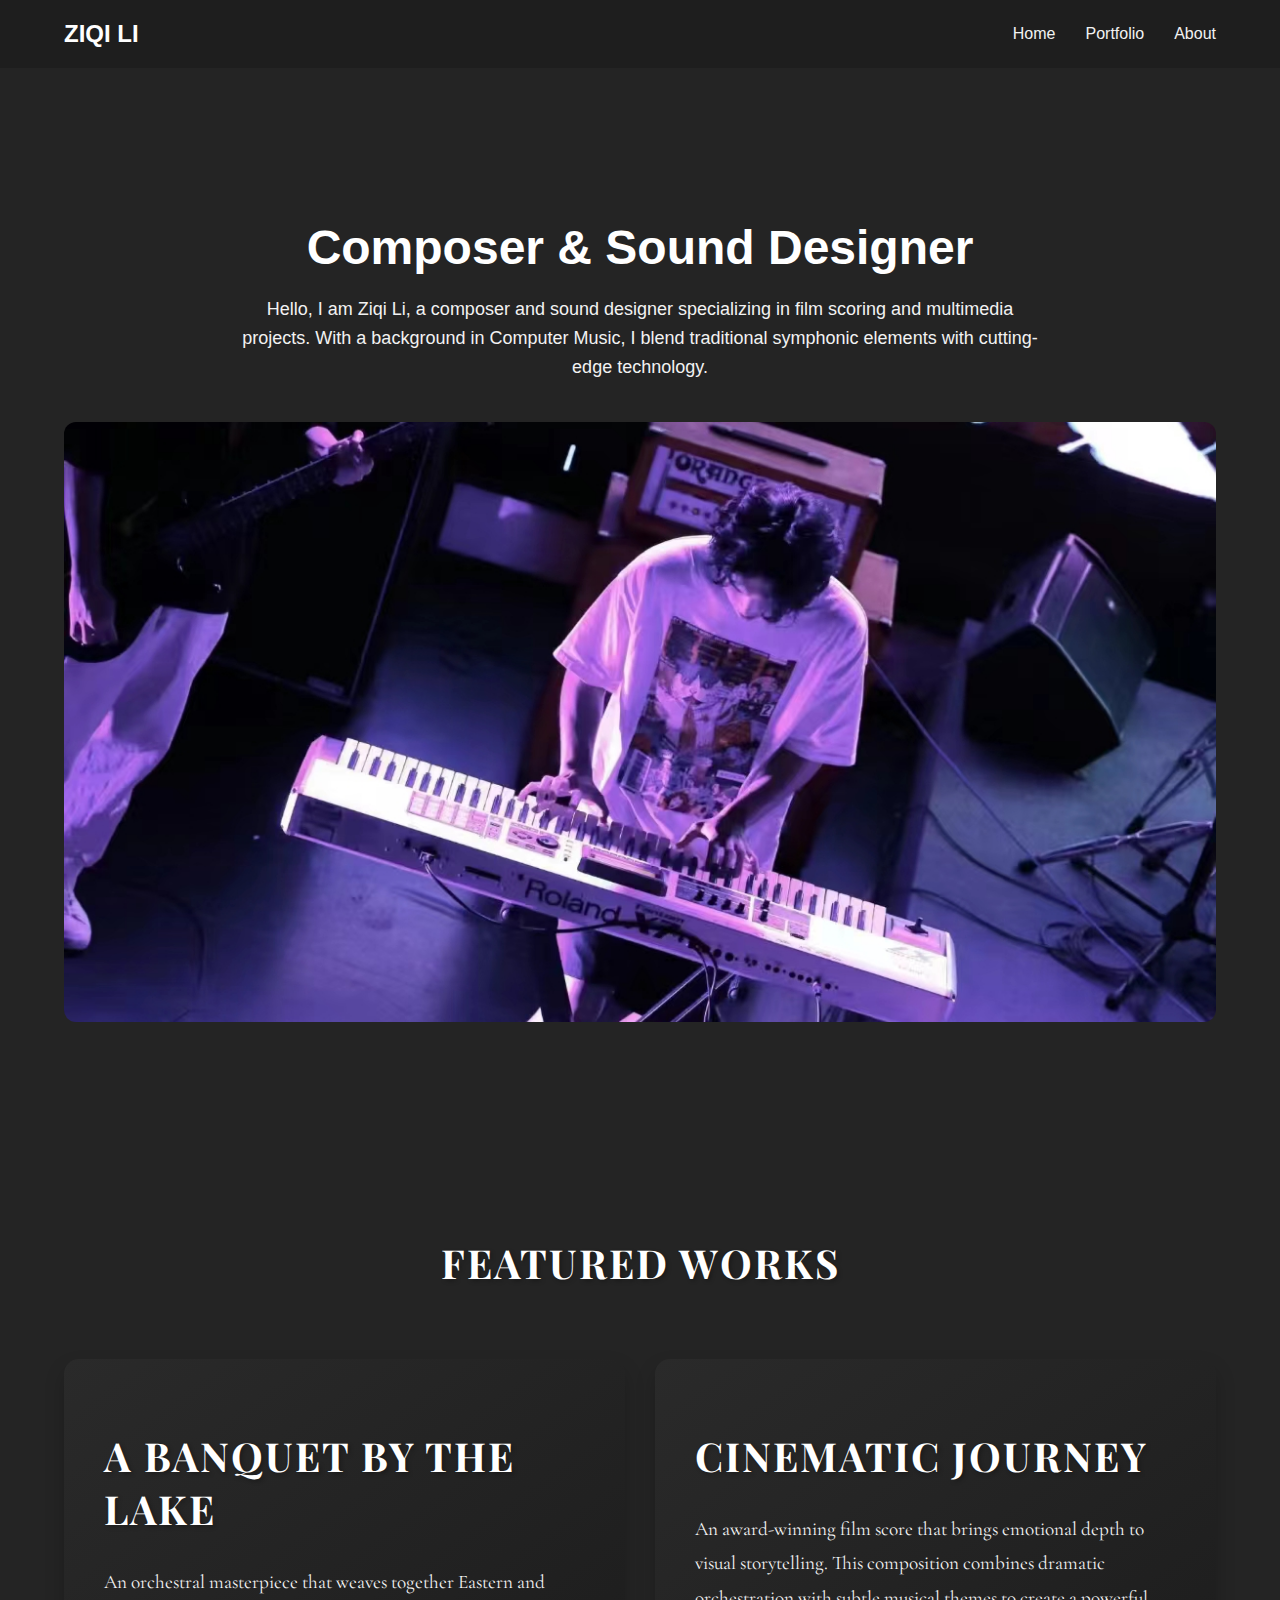
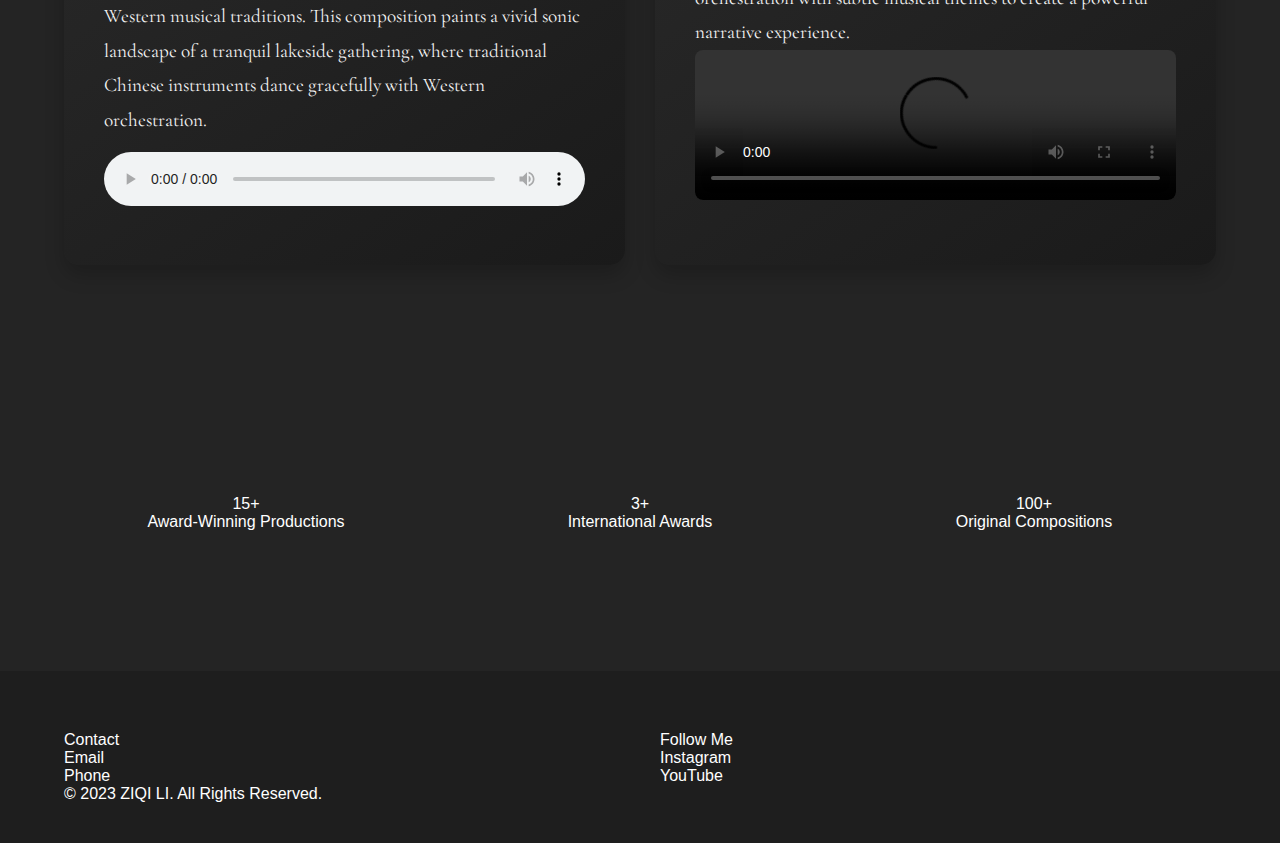
==== index.html @ 6b4714d3 "Add files via upload" ====
<!DOCTYPE html>
<html>
    <head>
        <meta charset="utf-8" />
        <meta name="viewport" content="width=device-width, initial-scale=1.0">
        <link rel="stylesheet" type="text/css" href="css/style.css" />
        <link href="https://fonts.googleapis.com/css2?family=Playfair+Display:wght@400;700&family=Cormorant+Garamond:wght@400;600&display=swap" rel="stylesheet">

        <title>Ziqi Li - Composer & Sound Designer</title>
    </head>
    
  <body style="margin: 0; background: #242424">
    <div class="desktop-1200 screen">
      <!-- 导航栏 -->
      <div class="navbar">
        <div class="navbar-1 navbar-3">
          <div class="logo">ZIQI LI</div>
          <div class="navbar-2 navbar-3">
            <a href="index.html" class="tab"><div class="t_menu0 inter-semi-bold-concrete-14px">Home</div></a>
            <a href="portfolio.html" class="tab"><div class="t_menu0 inter-semi-bold-concrete-14px">Portfolio</div></a>
            <a href="about.html" class="tab"><div class="t_menu0 inter-semi-bold-concrete-14px">About</div></a>
          </div>
        </div>
      </div>

      <!-- Hero Section -->
      <div class="hero">
        <div class="container-3 container-11">
          <div class="text-2 text-4">
            <h1 class="t_title-2 valign-text-middle t_title-4">Composer & Sound Designer</h1>
            <p class="t_subtitle valign-text-middle">
              Hello, I am Ziqi Li, a composer and sound designer specializing in film scoring and multimedia projects. With a background in Computer Music, I blend traditional symphonic elements with cutting-edge technology.
            </p>
          </div>
          <div class="hero-image">
            <img src="img/1.jpg" alt="Hero Image" style="width: 100%; height: auto;">
          </div>
        </div>
      </div>

      <div class="features">
        <div class="text-3 text-4">
            <h2 class="feature-title">Featured Works</h2>
        </div>
        <div class="container-4 container-11">
            <!-- Audio Preview -->
            <div class="container">
                <div class="text">
                    <h3 class="feature-title">A Banquet by the Lake</h3>
                    <p class="feature-description">
                        An orchestral masterpiece that weaves together Eastern and Western musical traditions. This composition paints a vivid sonic landscape of a tranquil lakeside gathering, where traditional Chinese instruments dance gracefully with Western orchestration.
                    </p>
                    <audio controls class="audio-player">
                        <source src="audio/A banquet by the lake.wav" type="audio/wav">
                    </audio>
                </div>
            </div>
            
            <!-- Video Preview -->
            <div class="container">
                <div class="text">
                    <h3 class="feature-title">Cinematic Journey</h3>
                    <p class="feature-description">
                        An award-winning film score that brings emotional depth to visual storytelling. This composition combines dramatic orchestration with subtle musical themes to create a powerful narrative experience.
                    </p>
                    <video controls width="100%">
                        <source src="videos/WeChat_20241210173145.mp4" type="video/mp4">
                    </video>
                </div>
            </div>
        </div>
    </div>
    

      <!-- Stats Section -->
      <div class="stats">
        <div class="row">
          <div class="row-item row-4">
            <div class="x55-million valign-text-middle inter-bold-white-36px">15+</div>
            <div class="t_description_of_number_in_million valign-text-middle">
              Award-Winning Productions
            </div>
          </div>
          <div class="row-item row-4">
            <div class="address valign-text-middle inter-bold-white-36px">3+</div>
            <div class="t_description_of_number_in_billion valign-text-middle">
              International Awards
            </div>
          </div>
          <div class="row-item row-4">
            <div class="percent valign-text-middle inter-bold-white-36px">100+</div>
            <div class="t_description_of_number_in_persent valign-text-middle">
              Original Compositions
            </div>
          </div>
        </div>
      </div>

      <!-- Footer -->
      <div class="footer">
        <div class="footer-1">
          <div class="cols">
            <div class="item">
              <div class="t_features inter-semi-bold-nobel-16px">Contact</div>
              <div class="_item0 inter-medium-white-16px">Email</div>
              <div class="_item0 inter-medium-white-16px">Phone</div>
            </div>
            <div class="item">
              <div class="t_social inter-semi-bold-nobel-16px">Follow Me</div>
              <div class="_item0 inter-medium-white-16px">Instagram</div>
              <div class="_item0 inter-medium-white-16px">YouTube</div>
            </div>
          </div>
          <div class="container-2 container-11">
            <div class="t_copyright valign-text-middle">© 2023 ZIQI LI. All Rights Reserved.</div>
          </div>
        </div>
      </div>
    </div>
  </body>
</html>
---- css/style.css ----
/* 基础样式 */
:root {
    --shark: #242424;
    --eerie-black: #1E1E1E;
    --white: #FFFFFF;
    --concrete: #F2F2F2;
    --scarlet: #FF2D55;
    --font-family-inter: 'Inter', sans-serif;
  }
  
  body {
    margin: 0;
    background: var(--shark);
    font-family: var(--font-family-inter);
    color: var(--white);
  }
  
  /* 主容器 */
  .desktop-1200 {
    width: 100%;
    display: flex;
    flex-direction: column;
    gap: 60px;
  }
  
  /* 导航栏 */
  .navbar {
    width: 100%;
    background: var(--eerie-black);
    padding: 20px 0;
  }
  
  .navbar-1 {
    width: 90%;
    max-width: 1440px;
    margin: 0 auto;
    display: flex;
    justify-content: space-between;
    align-items: center;
  }
  
  .logo {
    font-size: 24px;
    font-weight: 700;
    color: var(--white);
  }
  
  .navbar-2 {
    display: flex;
    gap: 30px;
  }
  
  .tab {
    text-decoration: none;
    color: var(--concrete);
    font-size: 16px;
  }
  
  /* Hero区域 */
  .hero {
    width: 100%;
    padding: 60px 0;
  }
  
  .container-3 {
    width: 90%;
    max-width: 1440px;
    margin: 0 auto;
    text-align: center;
  }
  
  .text-2 {
    max-width: 800px;
    margin: 0 auto;
  }
  
  .t_title-2 {
    font-size: 48px;
    margin-bottom: 20px;
  }
  
  .t_subtitle {
    font-size: 18px;
    line-height: 1.6;
    color: var(--concrete);
  }
  
  .hero-image {
    margin-top: 40px;
  }
  
  .hero-image img {
    width: 100%;
    max-height: 600px;
    object-fit: cover;
    border-radius: 12px;
  }
  
  /* 特性区域 */
  .features {
    padding: 60px 0;
    width: 90%;
    max-width: 1440px;
    margin: 0 auto;
  }
  
  .text-3 {
    text-align: center;
    margin-bottom: 40px;
  }
  
  .t_tagline {
    color: var(--scarlet);
    font-size: 18px;
    margin-bottom: 10px;
  }
  
  .container-4 {
    display: grid;
    grid-template-columns: repeat(auto-fit, minmax(300px, 1fr));
    gap: 30px;
  }
  
  .container {
    background: var(--eerie-black);
    padding: 30px;
    border-radius: 12px;
  }
  
  /* 音频播放器 */
  audio {
    width: 100%;
    margin: 15px 0;
  }
  
  /* 视频播放器 */
  video {
    width: 100%;
    border-radius: 8px;
  }
  
  /* 统计区域 */
  .stats {
    width: 90%;
    max-width: 1440px;
    margin: 0 auto;
    padding: 60px 0;
  }
  
  .row {
    display: grid;
    grid-template-columns: repeat(auto-fit, minmax(250px, 1fr));
    gap: 30px;
    text-align: center;
  }
  
  .row-item {
    padding: 20px;
  }
  
  /* 页脚 */
  .footer {
    background: var(--eerie-black);
    padding: 60px 0 40px;
  }
  
  .footer-1 {
    width: 90%;
    max-width: 1440px;
    margin: 0 auto;
  }
  
  .cols {
    display: grid;
    grid-template-columns: repeat(auto-fit, minmax(200px, 1fr));
    gap: 40px;
  }
  
  /* 响应式设计 */
  @media (max-width: 768px) {
    .t_title-2 {
      font-size: 36px;
    }
    
    .container-4 {
      grid-template-columns: 1fr;
    }
    
    .navbar-1 {
      flex-direction: column;
      gap: 20px;
    }
  }
  
  @media (max-width: 480px) {
    .stats .row {
      grid-template-columns: 1fr;
    }
    
    .t_title-2 {
      font-size: 28px;
    }
  }
  



  /* 添加新的标题样式 */
.feature-title {
    font-size: 2.5rem;
    font-family: 'Playfair Display', serif; /* 更艺术的字体 */
    color: var(--white);
    margin: 30px 0;
    text-transform: uppercase;
    letter-spacing: 2px;
    text-shadow: 2px 2px 4px rgba(0,0,0,0.3);
}

.feature-description {
    font-size: 1.2rem;
    line-height: 1.8;
    color: var(--concrete);
    font-family: 'Cormorant Garamond', serif;
    margin: 20px 0;
    max-width: 800px;
    margin: 0 auto;
}

/* 作品容器样式优化 */
.container {
    padding: 40px;
    background: linear-gradient(145deg, #2a2a2a, #1a1a1a);
    border-radius: 15px;
    margin: 30px 0;
    box-shadow: 0 10px 20px rgba(0,0,0,0.2);
}
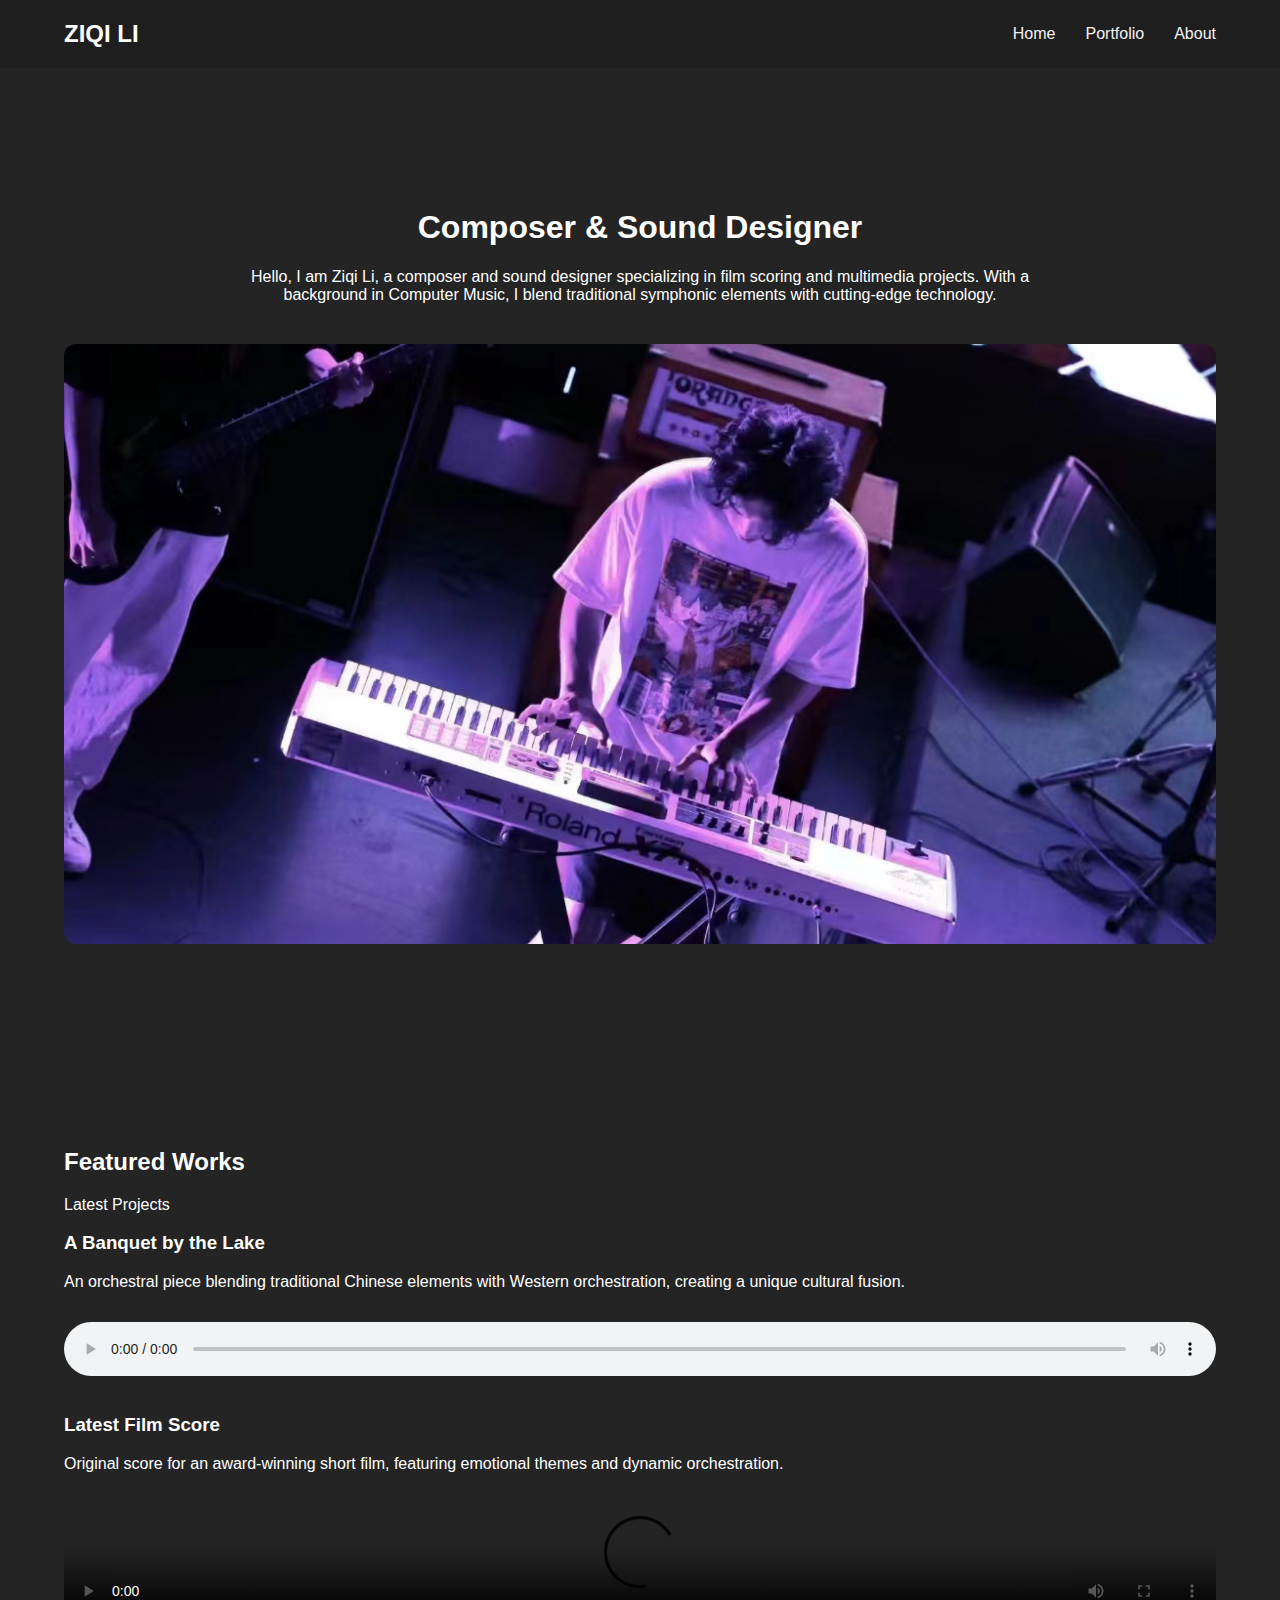
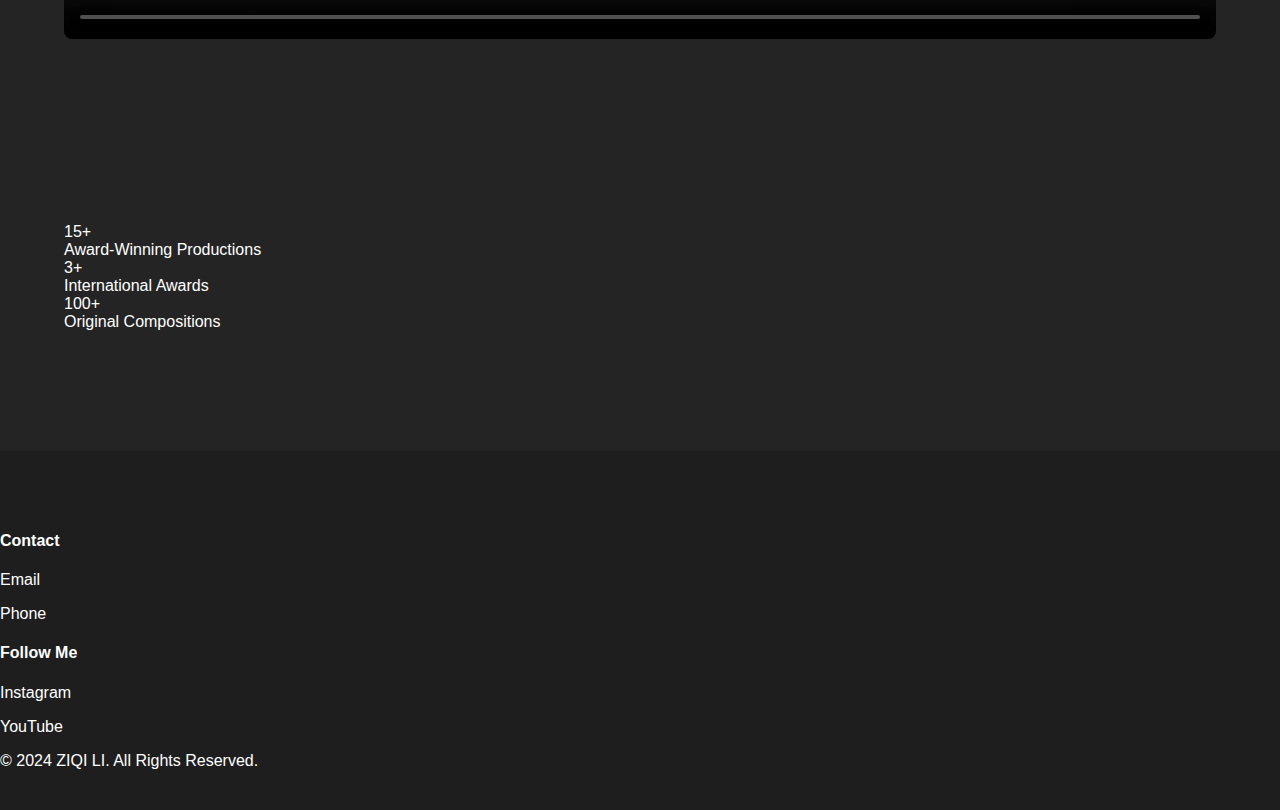
==== commit 1e282d71: "Add files via upload" ====
--- a/index.html
+++ b/index.html
@@ -1,118 +1,106 @@
 <!DOCTYPE html>
 <html>
-    <head>
-        <meta charset="utf-8" />
-        <meta name="viewport" content="width=device-width, initial-scale=1.0">
-        <link rel="stylesheet" type="text/css" href="css/style.css" />
-        <link href="https://fonts.googleapis.com/css2?family=Playfair+Display:wght@400;700&family=Cormorant+Garamond:wght@400;600&display=swap" rel="stylesheet">
-
-        <title>Ziqi Li - Composer & Sound Designer</title>
-    </head>
-    
-  <body style="margin: 0; background: #242424">
-    <div class="desktop-1200 screen">
+  <head>
+    <meta charset="utf-8" />
+    <meta name="viewport" content="width=device-width, initial-scale=1.0">
+    <link rel="stylesheet" type="text/css" href="css/style.css" />
+    <title>Ziqi Li - Composer & Sound Designer</title>
+  </head>
+  <body>
+    <div class="desktop-1200">
       <!-- 导航栏 -->
       <div class="navbar">
-        <div class="navbar-1 navbar-3">
+        <div class="navbar-1">
           <div class="logo">ZIQI LI</div>
-          <div class="navbar-2 navbar-3">
-            <a href="index.html" class="tab"><div class="t_menu0 inter-semi-bold-concrete-14px">Home</div></a>
-            <a href="portfolio.html" class="tab"><div class="t_menu0 inter-semi-bold-concrete-14px">Portfolio</div></a>
-            <a href="about.html" class="tab"><div class="t_menu0 inter-semi-bold-concrete-14px">About</div></a>
+          <div class="navbar-2">
+            <a href="index.html" class="tab">Home</a>
+            <a href="portfolio.html" class="tab">Portfolio</a>
+            <a href="about.html" class="tab">About</a>
           </div>
         </div>
       </div>
 
       <!-- Hero Section -->
       <div class="hero">
-        <div class="container-3 container-11">
-          <div class="text-2 text-4">
-            <h1 class="t_title-2 valign-text-middle t_title-4">Composer & Sound Designer</h1>
-            <p class="t_subtitle valign-text-middle">
+        <div class="container-3">
+          <div class="text-2">
+            <h1 class="title">Composer & Sound Designer</h1>
+            <p class="subtitle">
               Hello, I am Ziqi Li, a composer and sound designer specializing in film scoring and multimedia projects. With a background in Computer Music, I blend traditional symphonic elements with cutting-edge technology.
             </p>
           </div>
           <div class="hero-image">
-            <img src="img/1.jpg" alt="Hero Image" style="width: 100%; height: auto;">
+            <img src="img/1.jpg" alt="Hero Image">
           </div>
         </div>
       </div>
 
+      <!-- Featured Works -->
       <div class="features">
-        <div class="text-3 text-4">
-            <h2 class="feature-title">Featured Works</h2>
+        <div class="section-header">
+          <h2 class="section-title">Featured Works</h2>
+          <p class="section-subtitle">Latest Projects</p>
         </div>
-        <div class="container-4 container-11">
-            <!-- Audio Preview -->
-            <div class="container">
-                <div class="text">
-                    <h3 class="feature-title">A Banquet by the Lake</h3>
-                    <p class="feature-description">
-                        An orchestral masterpiece that weaves together Eastern and Western musical traditions. This composition paints a vivid sonic landscape of a tranquil lakeside gathering, where traditional Chinese instruments dance gracefully with Western orchestration.
-                    </p>
-                    <audio controls class="audio-player">
-                        <source src="audio/A banquet by the lake.wav" type="audio/wav">
-                    </audio>
-                </div>
+        <div class="works-container">
+          <!-- Audio Work -->
+          <div class="work-item">
+            <h3 class="work-title">A Banquet by the Lake</h3>
+            <p class="work-description">
+              An orchestral piece blending traditional Chinese elements with Western orchestration, creating a unique cultural fusion.
+            </p>
+            <audio controls class="audio-player">
+              <source src="audio/banquet_lake.wav" type="audio/wav">
+            </audio>
+          </div>
+          
+          <!-- Video Work -->
+          <div class="work-item">
+            <h3 class="work-title">Latest Film Score</h3>
+            <p class="work-description">
+              Original score for an award-winning short film, featuring emotional themes and dynamic orchestration.
+            </p>
+            <div class="video-container">
+              <video controls poster="img/video_thumbnail.jpg">
+                <source src="videos/film_score.mp4" type="video/mp4">
+              </video>
             </div>
-            
-            <!-- Video Preview -->
-            <div class="container">
-                <div class="text">
-                    <h3 class="feature-title">Cinematic Journey</h3>
-                    <p class="feature-description">
-                        An award-winning film score that brings emotional depth to visual storytelling. This composition combines dramatic orchestration with subtle musical themes to create a powerful narrative experience.
-                    </p>
-                    <video controls width="100%">
-                        <source src="videos/WeChat_20241210173145.mp4" type="video/mp4">
-                    </video>
-                </div>
-            </div>
+          </div>
         </div>
-    </div>
-    
+      </div>
 
       <!-- Stats Section -->
       <div class="stats">
-        <div class="row">
-          <div class="row-item row-4">
-            <div class="x55-million valign-text-middle inter-bold-white-36px">15+</div>
-            <div class="t_description_of_number_in_million valign-text-middle">
-              Award-Winning Productions
-            </div>
+        <div class="stats-container">
+          <div class="stat-item">
+            <div class="stat-number">15+</div>
+            <div class="stat-description">Award-Winning Productions</div>
           </div>
-          <div class="row-item row-4">
-            <div class="address valign-text-middle inter-bold-white-36px">3+</div>
-            <div class="t_description_of_number_in_billion valign-text-middle">
-              International Awards
-            </div>
+          <div class="stat-item">
+            <div class="stat-number">3+</div>
+            <div class="stat-description">International Awards</div>
           </div>
-          <div class="row-item row-4">
-            <div class="percent valign-text-middle inter-bold-white-36px">100+</div>
-            <div class="t_description_of_number_in_persent valign-text-middle">
-              Original Compositions
-            </div>
+          <div class="stat-item">
+            <div class="stat-number">100+</div>
+            <div class="stat-description">Original Compositions</div>
           </div>
         </div>
       </div>
 
       <!-- Footer -->
       <div class="footer">
-        <div class="footer-1">
-          <div class="cols">
-            <div class="item">
-              <div class="t_features inter-semi-bold-nobel-16px">Contact</div>
-              <div class="_item0 inter-medium-white-16px">Email</div>
-              <div class="_item0 inter-medium-white-16px">Phone</div>
-            </div>
-            <div class="item">
-              <div class="t_social inter-semi-bold-nobel-16px">Follow Me</div>
-              <div class="_item0 inter-medium-white-16px">Instagram</div>
-              <div class="_item0 inter-medium-white-16px">YouTube</div>
-            </div>
+        <div class="footer-content">
+          <div class="footer-section">
+            <h4>Contact</h4>
+            <p>Email</p>
+            <p>Phone</p>
           </div>
-          <div class="container-2 container-11">
-            <div class="t_copyright valign-text-middle">© 2023 ZIQI LI. All Rights Reserved.</div>
+          <div class="footer-section">
+            <h4>Follow Me</h4>
+            <p>Instagram</p>
+            <p>YouTube</p>
+          </div>
+          <div class="copyright">
+            © 2024 ZIQI LI. All Rights Reserved.
           </div>
         </div>
       </div>
